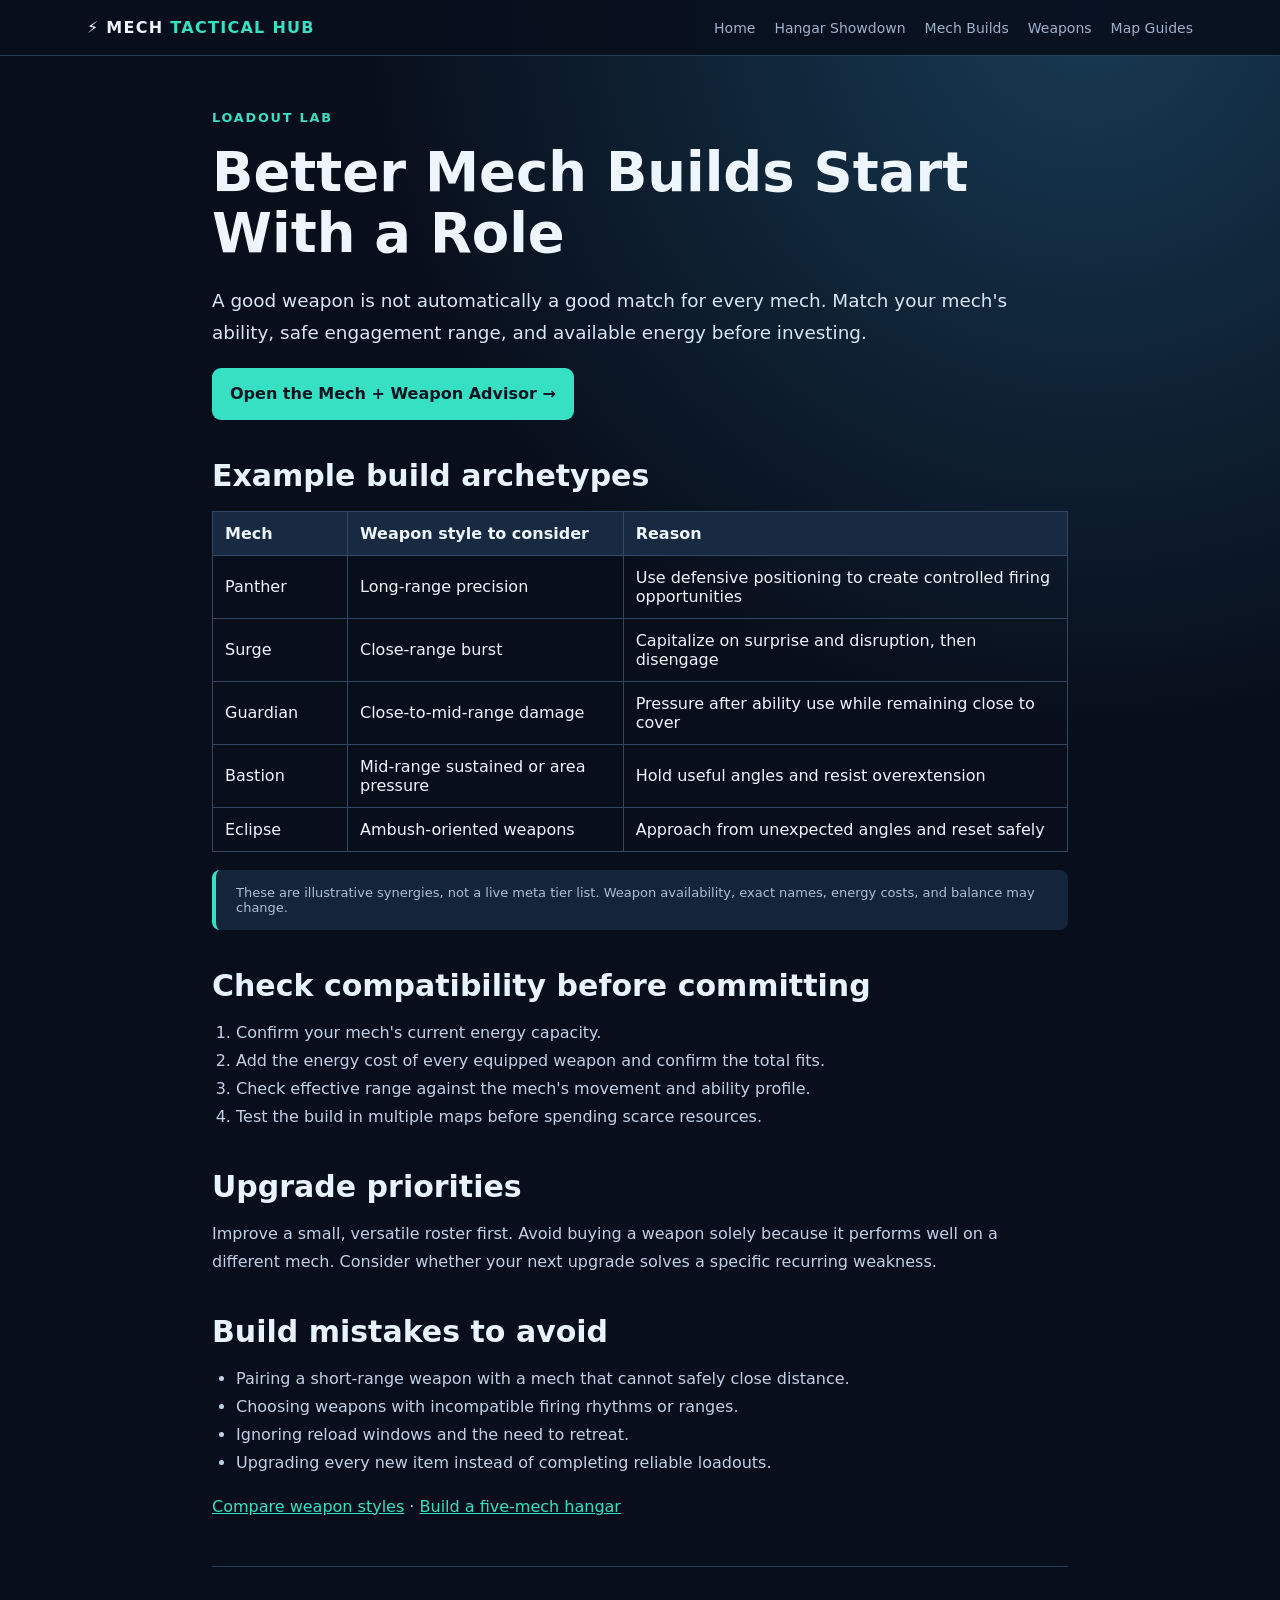
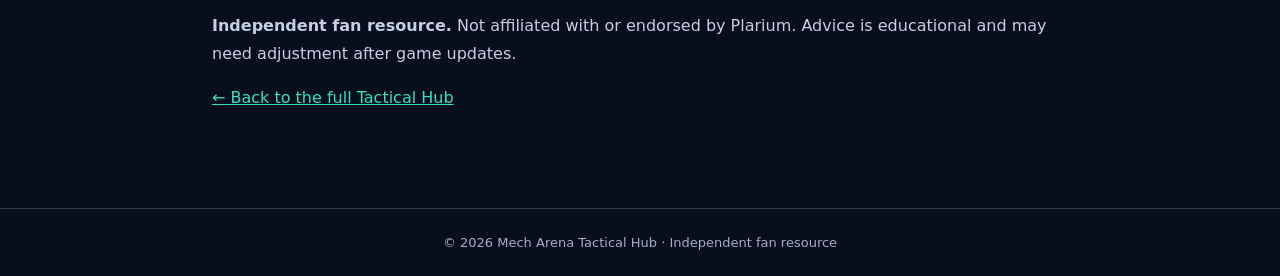
==== best-mech-builds.html @ 6b98032d "Add files via upload" ====
<!doctype html><html lang="en"><head><meta charset="UTF-8"><meta name="viewport" content="width=device-width,initial-scale=1"><meta name="description" content="Practical Mech Arena build archetypes, weapon synergy tips, energy checks and free-to-play upgrade priorities."><meta name="robots" content="index,follow"><link rel="canonical" href="https://mech-arena-tactical-hub.pages.dev/best-mech-builds.html"><title>Mech Arena Builds &amp; Weapon Pairings | Mech Arena Tactical Hub</title><style>:root{color-scheme:dark;--bg:#080e1b;--panel:#121d30;--line:#293b55;--accent:#35e1c2;--text:#edf5ff;--muted:#9db1ca}*{box-sizing:border-box}body{margin:0;background:radial-gradient(circle at 85% 0%,#173a53 0,transparent 34%),var(--bg);color:var(--text);font:16px system-ui,Segoe UI,sans-serif}header{position:sticky;top:0;z-index:2;background:#08101eea;border-bottom:1px solid var(--line)}nav{max-width:1150px;margin:auto;display:flex;align-items:center;justify-content:space-between;padding:18px 22px;gap:16px;flex-wrap:wrap}a{color:inherit;text-decoration:none}.logo{font-weight:900;letter-spacing:.08em}.logo span,.accent{color:var(--accent)}.links{display:flex;gap:19px;flex-wrap:wrap;font-size:14px;color:var(--muted)}.links a:hover{color:var(--accent)}main{max-width:1150px;margin:auto;padding:24px 22px 80px}.hero{padding:72px 0 52px;max-width:820px}.eyebrow{color:var(--accent);font-size:13px;font-weight:800;letter-spacing:.18em}h1{font-size:clamp(38px,6vw,72px);line-height:1.05;margin:15px 0}h2{font-size:30px;margin:0 0 12px}h3{margin:0 0 12px}p{line-height:1.65;color:var(--muted)}.hero p{font-size:19px;max-width:640px}.btn{display:inline-block;border:0;background:var(--accent);color:#06131c;font-weight:800;padding:13px 19px;border-radius:9px;cursor:pointer}.btn.secondary{background:#21354b;color:var(--text);margin-left:8px}.section{margin-top:54px;scroll-margin-top:90px}.grid{display:grid;grid-template-columns:repeat(3,minmax(0,1fr));gap:16px}.card{background:linear-gradient(145deg,#16253a,#101a2b);border:1px solid var(--line);border-radius:15px;padding:24px}.card .tag{font-size:12px;color:var(--accent);font-weight:800;letter-spacing:.08em}.card p{font-size:14px}.planner{display:grid;grid-template-columns:1fr 1fr;gap:24px}.field{margin-bottom:18px}label{display:block;color:var(--muted);font-size:14px;margin-bottom:8px}select,input{width:100%;padding:13px;background:#091425;color:white;border:1px solid #38516d;border-radius:8px;font:inherit}.result{border:1px solid #2b8b83;background:#102d37;border-radius:13px;padding:24px}.result strong{color:var(--accent)}.note{font-size:13px;color:#adc0d3}.guide{border-left:3px solid var(--accent);padding-left:18px;margin:20px 0}footer{border-top:1px solid var(--line);padding:26px 22px;text-align:center;color:var(--muted);font-size:13px}@media(max-width:750px){.grid,.planner{grid-template-columns:1fr}.hero{padding-top:45px}.btn.secondary{margin:10px 0 0}.links{gap:12px}}
.article{max-width:900px;margin:0 auto;padding:38px 22px 80px}.article h1{font-size:clamp(2rem,5vw,3.4rem);line-height:1.13;margin:12px 0 20px}.article h2{margin:38px 0 12px;color:#e7f4ff}.article p,.article li{line-height:1.75;color:#c1d1e5}.article ul,.article ol{padding-left:24px}.article .lead{font-size:1.15rem;color:#d9e7f5}.article .note{background:#14243a;border-left:4px solid #35e1c2;padding:15px 20px;border-radius:8px}.article table{border-collapse:collapse;width:100%;margin:18px 0;display:block;overflow-x:auto}.article th,.article td{border:1px solid #334762;padding:12px;text-align:left;min-width:135px}.article th{background:#172a42}.article a{color:#35e1c2;text-decoration:underline}.article .cta{display:inline-block;padding:12px 18px;background:#35e1c2;color:#061422;border-radius:9px;font-weight:800;text-decoration:none}.article .eyebrow{color:#35e1c2;font-size:.8rem;letter-spacing:.14em;font-weight:800}</style></head><body><header><nav><a class="logo" href="index.html">⚡ MECH <span>TACTICAL HUB</span></a><div class="links"><a href="index.html">Home</a><a href="hangar-showdown.html">Hangar Showdown</a><a href="best-mech-builds.html">Mech Builds</a><a href="weapon-guide.html">Weapons</a><a href="map-guides.html">Map Guides</a></div></nav></header><main class="article"><p class="eyebrow">LOADOUT LAB</p><h1>Better Mech Builds Start With a Role</h1><p class="lead">A good weapon is not automatically a good match for every mech. Match your mech's ability, safe engagement range, and available energy before investing.</p><p><a class="cta" href="index.html#pairings">Open the Mech + Weapon Advisor →</a></p><h2>Example build archetypes</h2><table><tr><th>Mech</th><th>Weapon style to consider</th><th>Reason</th></tr><tr><td>Panther</td><td>Long-range precision</td><td>Use defensive positioning to create controlled firing opportunities</td></tr><tr><td>Surge</td><td>Close-range burst</td><td>Capitalize on surprise and disruption, then disengage</td></tr><tr><td>Guardian</td><td>Close-to-mid-range damage</td><td>Pressure after ability use while remaining close to cover</td></tr><tr><td>Bastion</td><td>Mid-range sustained or area pressure</td><td>Hold useful angles and resist overextension</td></tr><tr><td>Eclipse</td><td>Ambush-oriented weapons</td><td>Approach from unexpected angles and reset safely</td></tr></table><div class="note">These are illustrative synergies, not a live meta tier list. Weapon availability, exact names, energy costs, and balance may change.</div><h2>Check compatibility before committing</h2><ol><li>Confirm your mech's current energy capacity.</li><li>Add the energy cost of every equipped weapon and confirm the total fits.</li><li>Check effective range against the mech's movement and ability profile.</li><li>Test the build in multiple maps before spending scarce resources.</li></ol><h2>Upgrade priorities</h2><p>Improve a small, versatile roster first. Avoid buying a weapon solely because it performs well on a different mech. Consider whether your next upgrade solves a specific recurring weakness.</p><h2>Build mistakes to avoid</h2><ul><li>Pairing a short-range weapon with a mech that cannot safely close distance.</li><li>Choosing weapons with incompatible firing rhythms or ranges.</li><li>Ignoring reload windows and the need to retreat.</li><li>Upgrading every new item instead of completing reliable loadouts.</li></ul><p><a href="weapon-guide.html">Compare weapon styles</a> · <a href="hangar-showdown.html">Build a five-mech hangar</a></p><hr style="border:0;border-top:1px solid #293b55;margin:45px 0"><p><strong>Independent fan resource.</strong> Not affiliated with or endorsed by Plarium. Advice is educational and may need adjustment after game updates.</p><p><a href="index.html">← Back to the full Tactical Hub</a></p></main><footer>© 2026 Mech Arena Tactical Hub · Independent fan resource</footer></body></html>
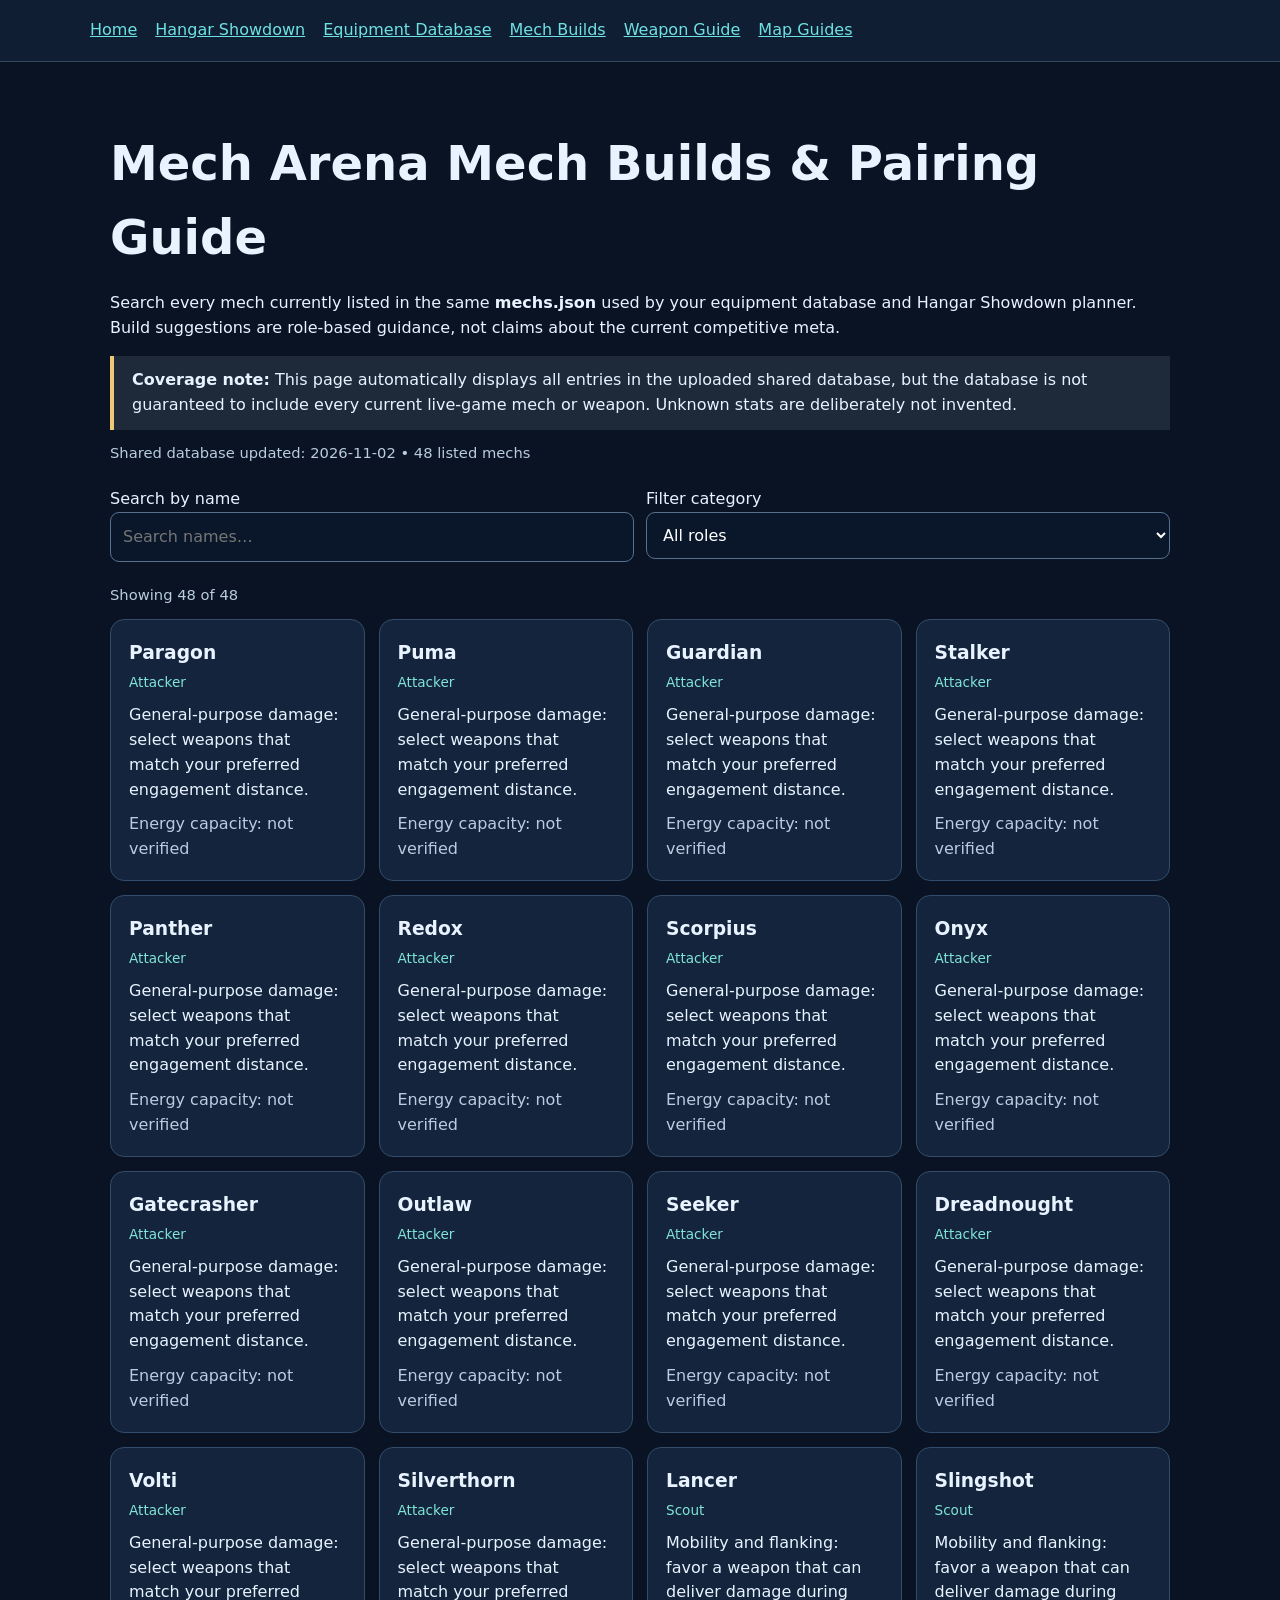
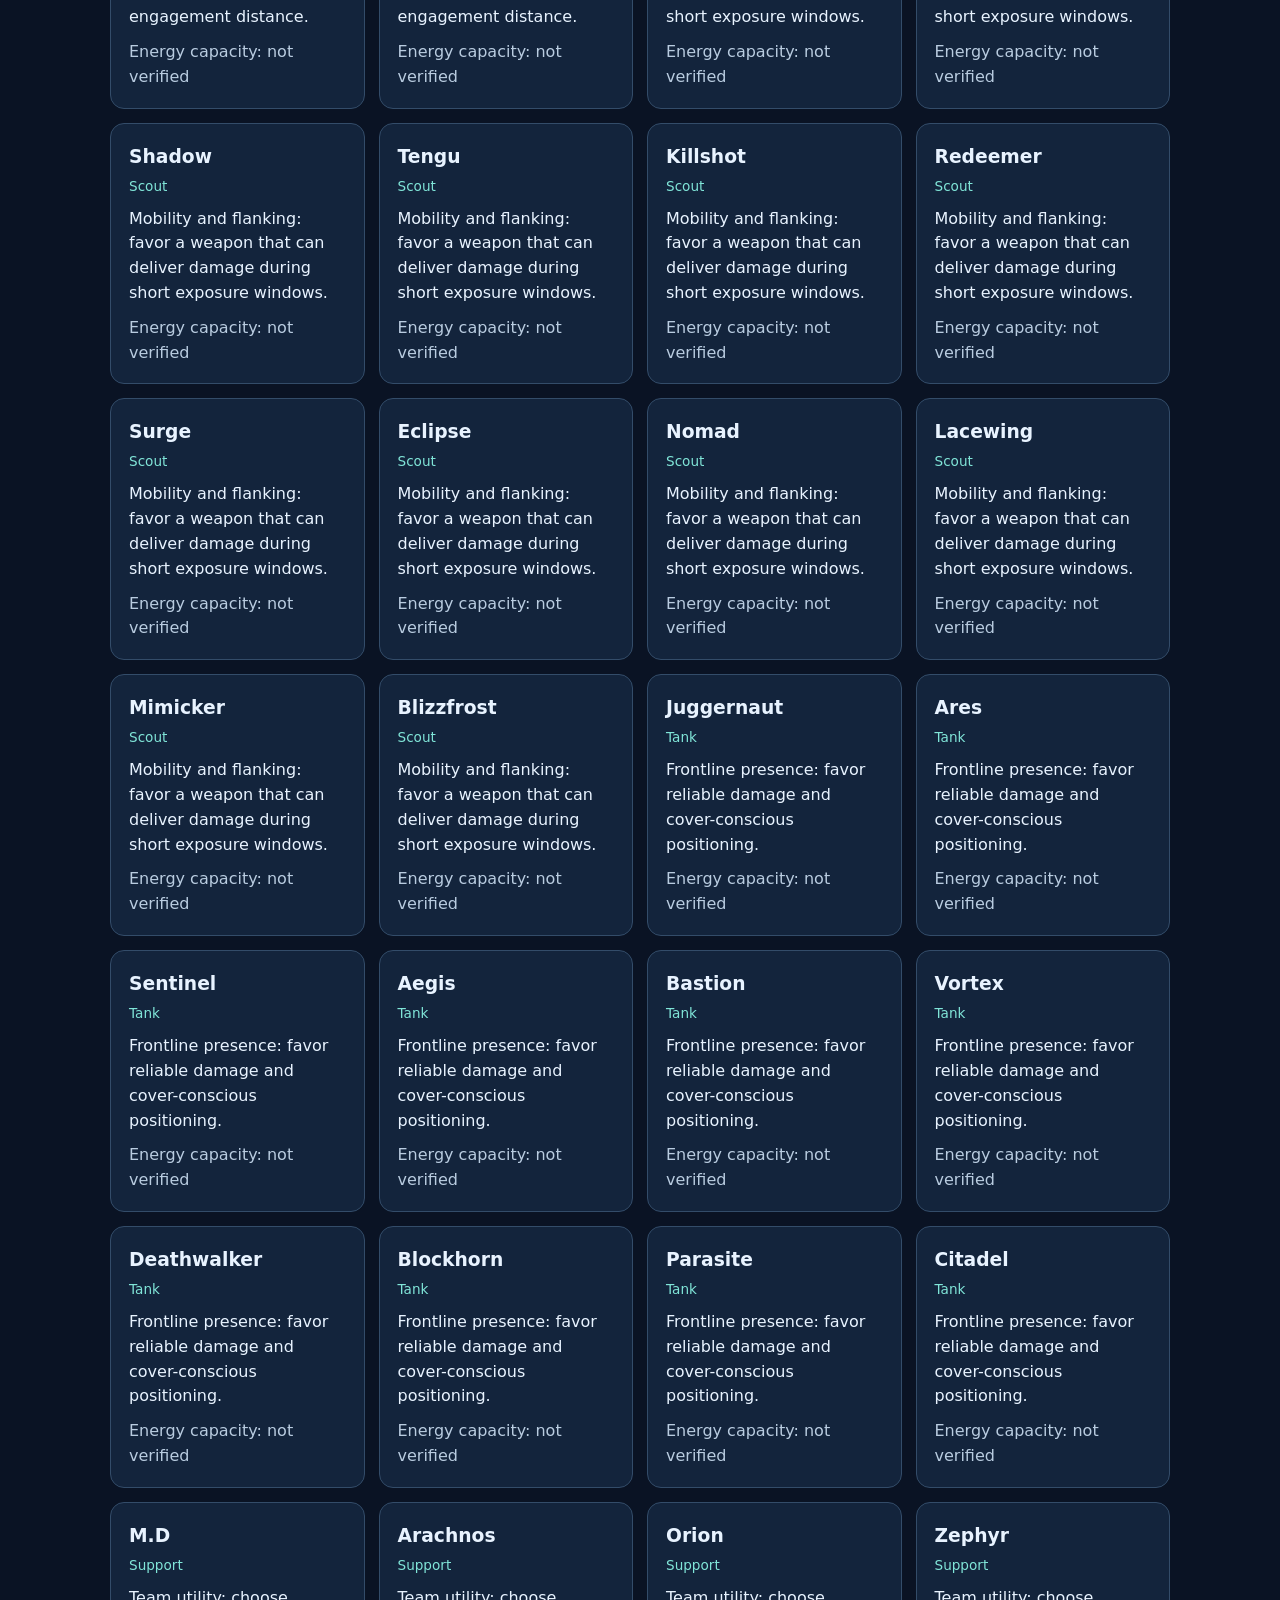
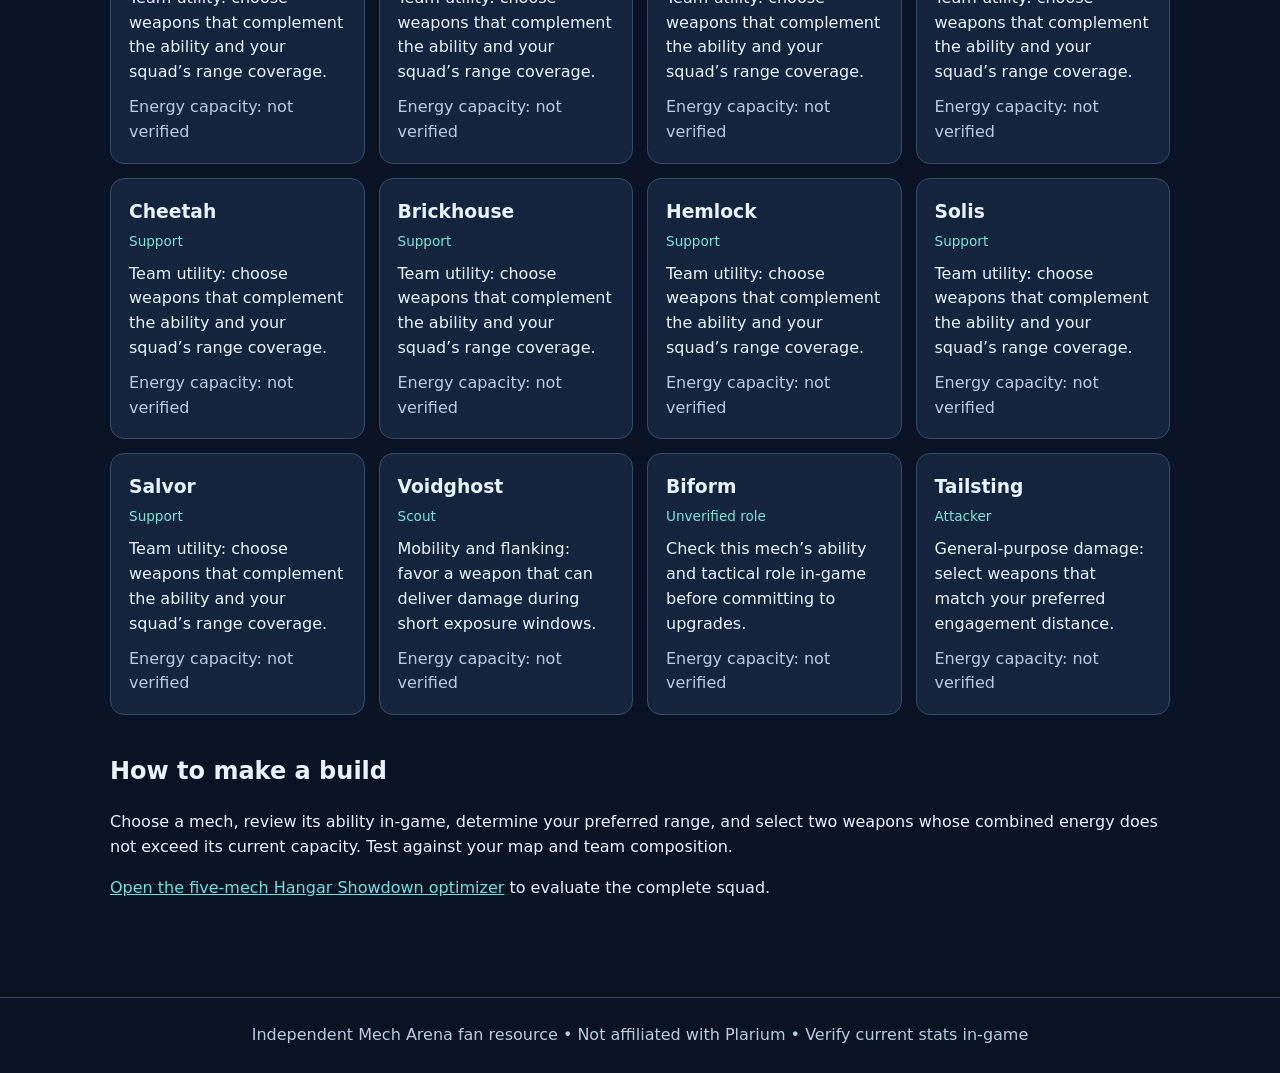
==== commit bc856e3f: "Add files via upload" ====
--- a/best-mech-builds.html
+++ b/best-mech-builds.html
@@ -1,2 +1 @@
-<!doctype html><html lang="en"><head><meta charset="UTF-8"><meta name="viewport" content="width=device-width,initial-scale=1"><meta name="description" content="Practical Mech Arena build archetypes, weapon synergy tips, energy checks and free-to-play upgrade priorities."><meta name="robots" content="index,follow"><link rel="canonical" href="https://mech-arena-tactical-hub.pages.dev/best-mech-builds.html"><title>Mech Arena Builds &amp; Weapon Pairings | Mech Arena Tactical Hub</title><style>:root{color-scheme:dark;--bg:#080e1b;--panel:#121d30;--line:#293b55;--accent:#35e1c2;--text:#edf5ff;--muted:#9db1ca}*{box-sizing:border-box}body{margin:0;background:radial-gradient(circle at 85% 0%,#173a53 0,transparent 34%),var(--bg);color:var(--text);font:16px system-ui,Segoe UI,sans-serif}header{position:sticky;top:0;z-index:2;background:#08101eea;border-bottom:1px solid var(--line)}nav{max-width:1150px;margin:auto;display:flex;align-items:center;justify-content:space-between;padding:18px 22px;gap:16px;flex-wrap:wrap}a{color:inherit;text-decoration:none}.logo{font-weight:900;letter-spacing:.08em}.logo span,.accent{color:var(--accent)}.links{display:flex;gap:19px;flex-wrap:wrap;font-size:14px;color:var(--muted)}.links a:hover{color:var(--accent)}main{max-width:1150px;margin:auto;padding:24px 22px 80px}.hero{padding:72px 0 52px;max-width:820px}.eyebrow{color:var(--accent);font-size:13px;font-weight:800;letter-spacing:.18em}h1{font-size:clamp(38px,6vw,72px);line-height:1.05;margin:15px 0}h2{font-size:30px;margin:0 0 12px}h3{margin:0 0 12px}p{line-height:1.65;color:var(--muted)}.hero p{font-size:19px;max-width:640px}.btn{display:inline-block;border:0;background:var(--accent);color:#06131c;font-weight:800;padding:13px 19px;border-radius:9px;cursor:pointer}.btn.secondary{background:#21354b;color:var(--text);margin-left:8px}.section{margin-top:54px;scroll-margin-top:90px}.grid{display:grid;grid-template-columns:repeat(3,minmax(0,1fr));gap:16px}.card{background:linear-gradient(145deg,#16253a,#101a2b);border:1px solid var(--line);border-radius:15px;padding:24px}.card .tag{font-size:12px;color:var(--accent);font-weight:800;letter-spacing:.08em}.card p{font-size:14px}.planner{display:grid;grid-template-columns:1fr 1fr;gap:24px}.field{margin-bottom:18px}label{display:block;color:var(--muted);font-size:14px;margin-bottom:8px}select,input{width:100%;padding:13px;background:#091425;color:white;border:1px solid #38516d;border-radius:8px;font:inherit}.result{border:1px solid #2b8b83;background:#102d37;border-radius:13px;padding:24px}.result strong{color:var(--accent)}.note{font-size:13px;color:#adc0d3}.guide{border-left:3px solid var(--accent);padding-left:18px;margin:20px 0}footer{border-top:1px solid var(--line);padding:26px 22px;text-align:center;color:var(--muted);font-size:13px}@media(max-width:750px){.grid,.planner{grid-template-columns:1fr}.hero{padding-top:45px}.btn.secondary{margin:10px 0 0}.links{gap:12px}}
-.article{max-width:900px;margin:0 auto;padding:38px 22px 80px}.article h1{font-size:clamp(2rem,5vw,3.4rem);line-height:1.13;margin:12px 0 20px}.article h2{margin:38px 0 12px;color:#e7f4ff}.article p,.article li{line-height:1.75;color:#c1d1e5}.article ul,.article ol{padding-left:24px}.article .lead{font-size:1.15rem;color:#d9e7f5}.article .note{background:#14243a;border-left:4px solid #35e1c2;padding:15px 20px;border-radius:8px}.article table{border-collapse:collapse;width:100%;margin:18px 0;display:block;overflow-x:auto}.article th,.article td{border:1px solid #334762;padding:12px;text-align:left;min-width:135px}.article th{background:#172a42}.article a{color:#35e1c2;text-decoration:underline}.article .cta{display:inline-block;padding:12px 18px;background:#35e1c2;color:#061422;border-radius:9px;font-weight:800;text-decoration:none}.article .eyebrow{color:#35e1c2;font-size:.8rem;letter-spacing:.14em;font-weight:800}</style></head><body><header><nav><a class="logo" href="index.html">⚡ MECH <span>TACTICAL HUB</span></a><div class="links"><a href="index.html">Home</a><a href="hangar-showdown.html">Hangar Showdown</a><a href="best-mech-builds.html">Mech Builds</a><a href="weapon-guide.html">Weapons</a><a href="map-guides.html">Map Guides</a></div></nav></header><main class="article"><p class="eyebrow">LOADOUT LAB</p><h1>Better Mech Builds Start With a Role</h1><p class="lead">A good weapon is not automatically a good match for every mech. Match your mech's ability, safe engagement range, and available energy before investing.</p><p><a class="cta" href="index.html#pairings">Open the Mech + Weapon Advisor →</a></p><h2>Example build archetypes</h2><table><tr><th>Mech</th><th>Weapon style to consider</th><th>Reason</th></tr><tr><td>Panther</td><td>Long-range precision</td><td>Use defensive positioning to create controlled firing opportunities</td></tr><tr><td>Surge</td><td>Close-range burst</td><td>Capitalize on surprise and disruption, then disengage</td></tr><tr><td>Guardian</td><td>Close-to-mid-range damage</td><td>Pressure after ability use while remaining close to cover</td></tr><tr><td>Bastion</td><td>Mid-range sustained or area pressure</td><td>Hold useful angles and resist overextension</td></tr><tr><td>Eclipse</td><td>Ambush-oriented weapons</td><td>Approach from unexpected angles and reset safely</td></tr></table><div class="note">These are illustrative synergies, not a live meta tier list. Weapon availability, exact names, energy costs, and balance may change.</div><h2>Check compatibility before committing</h2><ol><li>Confirm your mech's current energy capacity.</li><li>Add the energy cost of every equipped weapon and confirm the total fits.</li><li>Check effective range against the mech's movement and ability profile.</li><li>Test the build in multiple maps before spending scarce resources.</li></ol><h2>Upgrade priorities</h2><p>Improve a small, versatile roster first. Avoid buying a weapon solely because it performs well on a different mech. Consider whether your next upgrade solves a specific recurring weakness.</p><h2>Build mistakes to avoid</h2><ul><li>Pairing a short-range weapon with a mech that cannot safely close distance.</li><li>Choosing weapons with incompatible firing rhythms or ranges.</li><li>Ignoring reload windows and the need to retreat.</li><li>Upgrading every new item instead of completing reliable loadouts.</li></ul><p><a href="weapon-guide.html">Compare weapon styles</a> · <a href="hangar-showdown.html">Build a five-mech hangar</a></p><hr style="border:0;border-top:1px solid #293b55;margin:45px 0"><p><strong>Independent fan resource.</strong> Not affiliated with or endorsed by Plarium. Advice is educational and may need adjustment after game updates.</p><p><a href="index.html">← Back to the full Tactical Hub</a></p></main><footer>© 2026 Mech Arena Tactical Hub · Independent fan resource</footer></body></html>+<!doctype html><html lang="en"><head><meta charset="utf-8"><meta name="viewport" content="width=device-width,initial-scale=1"><meta name="description" content="Browse the shared Mech Arena mech database and learn build strategies by role, ability and weapon energy."><meta name="robots" content="index,follow"><link rel="canonical" href="https://mech-arena-tactical-hub.pages.dev/best-mech-builds.html"><title>Mech Arena Mech Builds & Pairing Guide | Mech Arena Tactical Hub</title><style>*{box-sizing:border-box}body{margin:0;background:#0a1324;color:#e8f3ff;font:16px/1.55 system-ui,sans-serif}header{background:#101e34;border-bottom:1px solid #314861;padding:18px max(20px,calc((100% - 1100px)/2))}nav{display:flex;gap:18px;flex-wrap:wrap}a{color:#6ee2e3}main{max-width:1100px;margin:auto;padding:32px 20px 80px}h1{font-size:clamp(2rem,4vw,3rem);margin-bottom:8px}h2{margin-top:38px}.muted{color:#b9cce0}.panel,.item{border:1px solid #334c69;border-radius:14px;background:#13243c;padding:18px}.controls{display:flex;gap:12px;flex-wrap:wrap;margin:22px 0}.controls>*{flex:1 1 200px}input,select{background:#0a172a;color:white;border:1px solid #57708e;border-radius:9px;padding:12px;font:inherit;width:100%}.grid{display:grid;grid-template-columns:repeat(auto-fit,minmax(250px,1fr));gap:14px}.item h3{margin:0 0 5px}.tag{font-size:.85rem;color:#80e5d8}.item p{margin:10px 0 0}.notice{border-left:4px solid #eec777;padding:12px 18px;background:#1e2a3a}.stats{font-size:.92rem;color:#b9cce0;margin:12px 0}footer{border-top:1px solid #314861;padding:25px;text-align:center;color:#b9cce0}button{background:#64d9dc;border:0;border-radius:9px;padding:11px 17px;font-weight:700;cursor:pointer}button:focus-visible,a:focus-visible{outline:3px solid #ffd67e}</style><script src="/guide-database.js" defer></script></head><body data-kind="mechs"><header><nav aria-label="Main navigation"><a href="/">Home</a><a href="/hangar-showdown.html">Hangar Showdown</a><a href="/equipment-database.html">Equipment Database</a><a href="/best-mech-builds.html">Mech Builds</a><a href="/weapon-guide.html">Weapon Guide</a><a href="/map-guides.html">Map Guides</a></nav></header><main><h1>Mech Arena Mech Builds & Pairing Guide</h1><p>Search every mech currently listed in the same <strong>mechs.json</strong> used by your equipment database and Hangar Showdown planner. Build suggestions are role-based guidance, not claims about the current competitive meta.</p><div class="notice"><strong>Coverage note:</strong> This page automatically displays all entries in the uploaded shared database, but the database is not guaranteed to include every current live-game mech or weapon. Unknown stats are deliberately not invented.</div><p id="version" class="stats" aria-live="polite">Loading shared database…</p><section aria-label="Search equipment"><div class="controls"><label>Search by name<input id="query" type="search" placeholder="Search names…" autocomplete="off"></label><label>Filter category<select id="category"><option value="">All</option></select></label></div><p id="shown" class="stats" aria-live="polite"></p><div id="results" class="grid"></div></section><section><h2>How to make a build</h2><p>Choose a mech, review its ability in-game, determine your preferred range, and select two weapons whose combined energy does not exceed its current capacity. Test against your map and team composition.</p><p><a href="/hangar-showdown.html">Open the five-mech Hangar Showdown optimizer</a> to evaluate the complete squad.</p></section></main><footer>Independent Mech Arena fan resource • Not affiliated with Plarium • Verify current stats in-game</footer></body></html>
